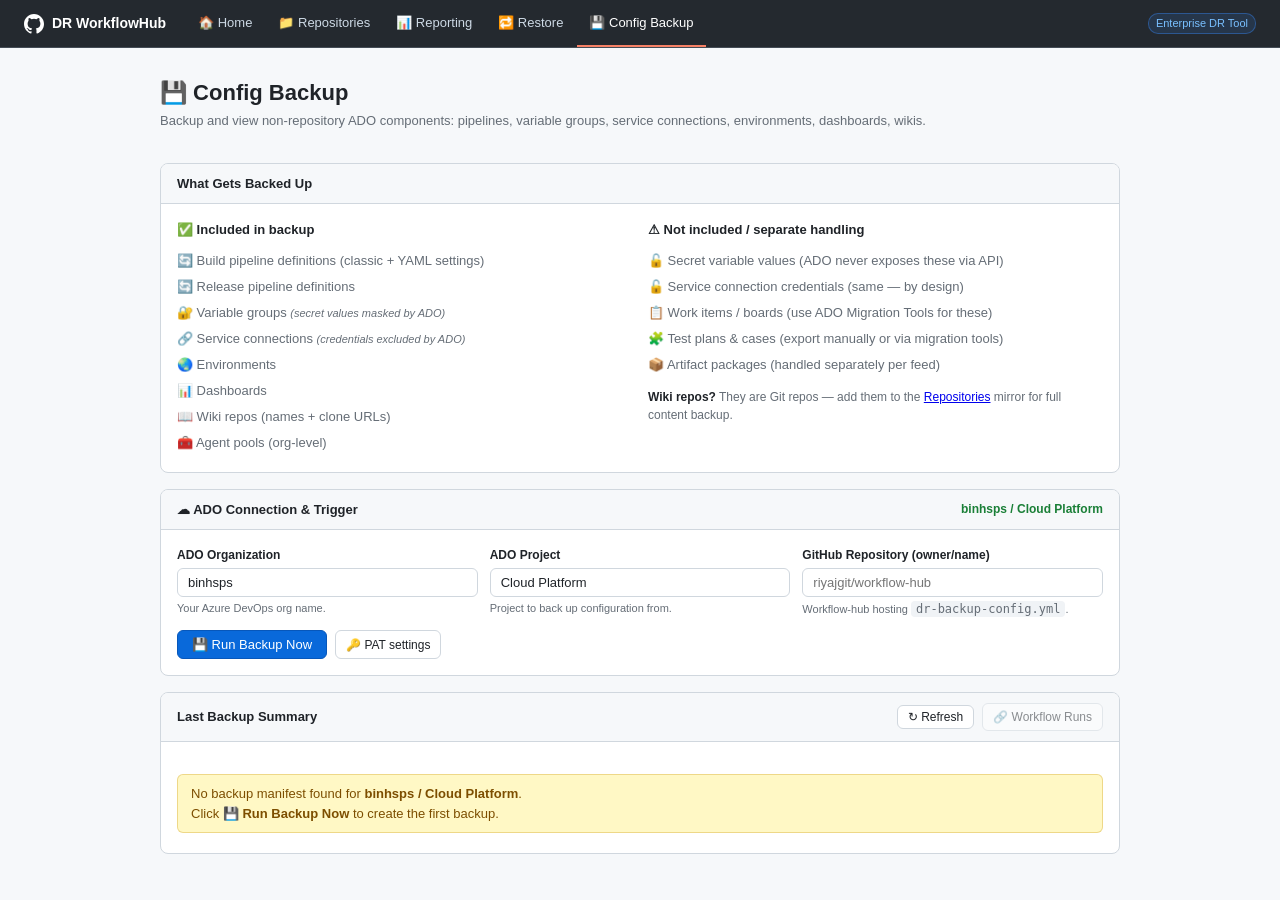
==== docs/config-backup.html @ 1e34b30c "feat: add Config Backup page and update navigation links across documentation - Introduced config-ba" ====
<!DOCTYPE html>
<html lang="en">
<head>
  <meta charset="UTF-8">
  <meta name="viewport" content="width=device-width, initial-scale=1.0">
  <title>DR WorkflowHub — Config Backup</title>
  <link rel="stylesheet" href="shared.css">
  <script src="shared.js" defer></script>
</head>
<body>

<nav>
  <a class="nav-brand" href="index.html">
    <svg width="20" height="20" viewBox="0 0 20 20" fill="white">
      <path d="M10 0C4.477 0 0 4.477 0 10c0 4.418 2.865 8.166 6.839 9.489.5.092.682-.217.682-.482 0-.237-.008-.866-.013-1.7-2.782.604-3.369-1.34-3.369-1.34-.454-1.156-1.11-1.463-1.11-1.463-.908-.62.069-.608.069-.608 1.003.07 1.531 1.03 1.531 1.03.892 1.529 2.341 1.087 2.91.832.092-.647.35-1.088.636-1.338-2.22-.253-4.555-1.11-4.555-4.943 0-1.091.39-1.984 1.029-2.683-.103-.253-.446-1.27.098-2.647 0 0 .84-.269 2.75 1.025A9.578 9.578 0 0110 4.836a9.59 9.59 0 012.504.337c1.909-1.294 2.747-1.025 2.747-1.025.546 1.377.203 2.394.1 2.647.64.699 1.028 1.592 1.028 2.683 0 3.842-2.339 4.687-4.566 4.935.359.309.678.919.678 1.852 0 1.336-.012 2.415-.012 2.741 0 .267.18.578.688.48C17.137 18.163 20 14.418 20 10 20 4.477 15.523 0 10 0z"/>
    </svg>
    DR WorkflowHub
  </a>
  <div class="nav-links">
    <a class="nav-link" href="index.html">&#127968; Home</a>
    <a class="nav-link" href="repos.html">&#128193; Repositories</a>
    <a class="nav-link" href="reporting.html">&#128202; Reporting</a>
    <a class="nav-link" href="restore.html">&#128257; Restore</a>
    <a class="nav-link active" href="config-backup.html">&#128190; Config Backup</a>
  </div>
  <span class="nav-badge">Enterprise DR Tool</span>
</nav>

<main>
  <div>
    <div class="page-title">&#128190; Config Backup</div>
    <div class="page-subtitle">Backup and view non-repository ADO components: pipelines, variable groups, service connections, environments, dashboards, wikis.</div>
  </div>

  <div id="globalMsg"></div>

  <!-- What gets backed up -->
  <div class="card">
    <div class="card-header">What Gets Backed Up</div>
    <div class="card-body">
      <div style="display:grid;grid-template-columns:1fr 1fr;gap:16px;font-size:13px">
        <div>
          <div style="font-weight:600;margin-bottom:8px">&#9989; Included in backup</div>
          <ul style="list-style:none;padding:0;line-height:2;color:var(--muted)">
            <li>&#128260; Build pipeline definitions (classic + YAML settings)</li>
            <li>&#128260; Release pipeline definitions</li>
            <li>&#128272; Variable groups <em style="font-size:11px">(secret values masked by ADO)</em></li>
            <li>&#128279; Service connections <em style="font-size:11px">(credentials excluded by ADO)</em></li>
            <li>&#127759; Environments</li>
            <li>&#128202; Dashboards</li>
            <li>&#128214; Wiki repos (names + clone URLs)</li>
            <li>&#129520; Agent pools (org-level)</li>
          </ul>
        </div>
        <div>
          <div style="font-weight:600;margin-bottom:8px">&#9888; Not included / separate handling</div>
          <ul style="list-style:none;padding:0;line-height:2;color:var(--muted)">
            <li>&#128275; Secret variable values (ADO never exposes these via API)</li>
            <li>&#128275; Service connection credentials (same — by design)</li>
            <li>&#128203; Work items / boards (use ADO Migration Tools for these)</li>
            <li>&#129513; Test plans &amp; cases (export manually or via migration tools)</li>
            <li>&#128230; Artifact packages (handled separately per feed)</li>
          </ul>
          <div style="margin-top:10px;font-size:12px;color:var(--muted)">
            <strong style="color:var(--text)">Wiki repos?</strong> They are Git repos &mdash; add them to the
            <a href="repos.html">Repositories</a> mirror for full content backup.
          </div>
        </div>
      </div>
    </div>
  </div>

  <!-- ADO Connection + Trigger -->
  <div class="card">
    <div class="card-header">
      <span>&#9729; ADO Connection &amp; Trigger</span>
      <span id="connStatus" style="font-size:12px;color:var(--muted)"></span>
    </div>
    <div class="card-body">
      <div class="grid3">
        <div class="field" style="margin-bottom:0">
          <label class="lbl" for="adoOrg">ADO Organization</label>
          <input type="text" id="adoOrg" placeholder="e.g. binhsps" oninput="saveAdoConfig();scheduleReload()">
          <p class="help">Your Azure DevOps org name.</p>
        </div>
        <div class="field" style="margin-bottom:0">
          <label class="lbl" for="adoProject">ADO Project</label>
          <input type="text" id="adoProject" placeholder="e.g. Test1" oninput="saveAdoConfig();scheduleReload()">
          <p class="help">Project to back up configuration from.</p>
        </div>
        <div class="field" style="margin-bottom:0">
          <label class="lbl" for="ghRepo">GitHub Repository (owner/name)</label>
          <input type="text" id="ghRepo" placeholder="riyajgit/workflow-hub" oninput="saveConfig()">
          <p class="help">Workflow-hub hosting <code>dr-backup-config.yml</code>.</p>
        </div>
      </div>
      <div class="pat-drawer hidden" id="patDrawer">
        <div class="pat-row" style="margin-top:14px">
          <div class="field">
            <label class="lbl" for="pat">&#128273; GitHub PAT &mdash; <span style="font-weight:400;color:var(--muted)">needs <code>repo</code> + <code>workflow</code> scopes</span></label>
            <input type="password" id="pat" placeholder="ghp_xxxxxxxxxxxxxxxxxxxx" autocomplete="off" oninput="onPatInput()">
          </div>
          <button class="btn btn-outline btn-sm" style="margin-top:16px" onclick="clearPat()">Sign out</button>
        </div>
        <p class="pat-status none" id="patStatus" style="font-size:12px;margin-top:4px"></p>
      </div>
      <div class="actions">
        <button class="btn btn-primary" id="btnRunBackup" onclick="triggerBackup()">&#128190; Run Backup Now</button>
        <button class="btn btn-outline btn-sm" onclick="togglePat()">&#128273; PAT settings</button>
      </div>
    </div>
  </div>

  <!-- Last Backup Summary -->
  <div class="card">
    <div class="card-header">
      <span>Last Backup Summary</span>
      <div style="display:flex;gap:8px;align-items:center">
        <span id="lastBackupTime" style="font-size:12px;color:var(--muted)"></span>
        <button class="btn btn-outline btn-sm" onclick="loadManifest()">&#8635; Refresh</button>
        <a id="ghRunsLink" href="#" target="_blank" rel="noopener" class="btn btn-outline btn-sm">&#128279; Workflow Runs</a>
      </div>
    </div>
    <div class="card-body">
      <div id="statsRow" class="stat-grid" style="margin-bottom:16px"></div>
      <div id="componentTable"></div>
    </div>
  </div>

  <!-- Wiki Repos -->
  <div class="card" id="wikiCard" style="display:none">
    <div class="card-header">
      <span>&#128214; Wiki Repos Discovered</span>
      <span style="font-size:12px;color:var(--muted)">Wiki repos are Git repos &mdash; mirror them for full backup</span>
    </div>
    <div class="card-body" style="padding:0">
      <div id="wikiTable"></div>
    </div>
  </div>

  <!-- Raw file links -->
  <div class="card" id="rawFilesCard" style="display:none">
    <div class="card-header">&#128196; Raw Backup Files (GitHub)</div>
    <div class="card-body">
      <p class="section-intro">Full JSON exports are stored in the GitHub repository (not web-exposed). View or download them directly on GitHub.</p>
      <div id="rawFileLinks" class="tags"></div>
    </div>
  </div>

</main>

<script>
'use strict';
const $ = id => document.getElementById(id);
const ghRepo = () => $('ghRepo').value.trim();
const pat    = () => $('pat').value.trim();
let _reloadTimer = null;
let _manifest = null;

function showMsg(html, type = 'info') { $('globalMsg').innerHTML = `<div class="msg ${type}">${html}</div>`; }
function clearMsg() { $('globalMsg').innerHTML = ''; }
function apiHeaders() {
  return { 'Authorization': `Bearer ${pat()}`, 'Accept': 'application/vnd.github+json', 'X-GitHub-Api-Version': '2022-11-28' };
}

window.addEventListener('DOMContentLoaded', async () => {
  $('ghRepo').value   = localStorage.getItem('dr_gh_repo') || '';
  $('adoOrg').value   = localStorage.getItem('dr_ado_org') || '';
  $('adoProject').value = localStorage.getItem('dr_ado_project') || '';
  const saved = localStorage.getItem('dr_gh_pat');
  if (saved) $('pat').value = saved;
  updatePatStatus();
  updateRunsLink();
  await loadAdoDefaults();
  await loadManifest();
});

async function loadAdoDefaults() {
  if ($('adoOrg').value && $('adoProject').value) return;
  try {
    const res = await fetch('./ado-repos-cached.json');
    if (!res.ok) return;
    const d = await res.json();
    if (!$('adoOrg').value     && d.ado_org)     { $('adoOrg').value     = d.ado_org;     localStorage.setItem('dr_ado_org', d.ado_org); }
    if (!$('adoProject').value && d.ado_project) { $('adoProject').value = d.ado_project; localStorage.setItem('dr_ado_project', d.ado_project); }
    $('connStatus').textContent = `${d.ado_org} / ${d.ado_project}`;
    $('connStatus').style.color = 'var(--success)';
  } catch (_) {}
}

function saveConfig()    { localStorage.setItem('dr_gh_repo', $('ghRepo').value.trim()); updateRunsLink(); }
function saveAdoConfig() {
  localStorage.setItem('dr_ado_org',     $('adoOrg').value.trim());
  localStorage.setItem('dr_ado_project', $('adoProject').value.trim());
}
function scheduleReload() {
  clearTimeout(_reloadTimer);
  _reloadTimer = setTimeout(loadManifest, 600);
}

function updateRunsLink() {
  const gh = ghRepo();
  const link = $('ghRunsLink');
  link.href = gh ? `https://github.com/${gh}/actions/workflows/dr-backup-config.yml` : '#';
  link.style.opacity = gh ? '1' : '.5';
}

async function loadManifest() {
  const org     = $('adoOrg').value.trim();
  const project = $('adoProject').value.trim();
  if (!org || !project) {
    $('componentTable').innerHTML = '<p class="empty">Enter ADO Org and Project above to load backup status.</p>';
    return;
  }
  $('componentTable').innerHTML = '<p class="empty"><span class="spinner"></span>&nbsp;Loading backup manifest&hellip;</p>';
  try {
    const url = `./dr-config-backup/${encodeURIComponent(org)}/${encodeURIComponent(project)}/backup-manifest.json`;
    const res = await fetch(url);
    if (!res.ok) throw new Error(res.status);
    _manifest = await res.json();
    renderManifest(_manifest);
    await loadWikiRepos(org, project);
    renderRawFileLinks(_manifest);
  } catch (_) {
    $('statsRow').innerHTML = '';
    $('componentTable').innerHTML = '<div class="msg warning">No backup manifest found for <strong>' + org + ' / ' + project + '</strong>.<br>Click <strong>&#128190; Run Backup Now</strong> to create the first backup.</div>';
    $('wikiCard').style.display = 'none';
    $('rawFilesCard').style.display = 'none';
  }
}

function renderManifest(m) {
  const c = m.components;
  const total = Object.values(c).reduce((s, v) => s + v, 0);
  const ts = m.backed_up_at ? new Date(m.backed_up_at).toLocaleString() : '—';
  $('lastBackupTime').textContent = m.backed_up_at ? `Last backup: ${ts}` : '';

  $('statsRow').innerHTML = [
    { num: total,                  label: 'Total Items' },
    { num: c.build_pipelines,     label: 'Build Pipelines' },
    { num: c.release_pipelines,   label: 'Release Pipelines' },
    { num: c.variable_groups,     label: 'Variable Groups' },
    { num: c.service_connections, label: 'Service Connections' },
    { num: c.wiki_repos,          label: 'Wiki Repos' },
    { num: c.agent_pools,         label: 'Agent Pools' },
  ].map(s => `<div class="stat-card"><div class="stat-num">${s.num}</div><div class="stat-label">${s.label}</div></div>`).join('');

  const rows = [
    { label: 'Build Pipelines',     key: 'build_pipelines',     file: 'build-pipelines.json',     note: '' },
    { label: 'Release Pipelines',   key: 'release_pipelines',   file: 'release-pipelines.json',   note: '' },
    { label: 'Variable Groups',     key: 'variable_groups',     file: 'variable-groups.json',     note: '&#9888; Secret values masked' },
    { label: 'Service Connections', key: 'service_connections', file: 'service-connections.json', note: '&#9888; Credentials excluded' },
    { label: 'Environments',        key: 'environments',        file: 'environments.json',        note: '' },
    { label: 'Dashboards',          key: 'dashboards',          file: 'dashboards.json',          note: '' },
    { label: 'Wiki Repos',          key: 'wiki_repos',          file: 'wiki-repos.json',          note: 'Add to repo mirror for content backup' },
    { label: 'Agent Pools (org)',   key: 'agent_pools',         file: 'agent-pools.json',         note: '' },
  ].map(r => {
    const count = c[r.key] || 0;
    const badge = count > 0
      ? `<span class="badge-pill badge-success">${count} backed up</span>`
      : `<span class="badge-pill badge-muted">0</span>`;
    const ghLink = m.github_repo
      ? `<a href="https://github.com/${m.github_repo}/blob/main/dr-config-backup/${encodeURIComponent(m.ado_org)}/${encodeURIComponent(m.ado_project)}/${r.file}" target="_blank" rel="noopener" style="font-size:12px;color:var(--primary)">&#128196; View JSON</a>`
      : '—';
    return `<tr><td>${r.label}</td><td>${badge}</td><td style="font-size:12px;color:var(--muted)">${r.note}</td><td>${ghLink}</td></tr>`;
  }).join('');

  $('componentTable').innerHTML = `
    <p style="font-size:12px;color:var(--muted);margin-bottom:8px">
      Backed up by <strong>${m.backed_up_by || '—'}</strong> on ${ts}
      ${m.run_url ? `&mdash; <a href="${m.run_url}" target="_blank" rel="noopener">View run</a>` : ''}
    </p>
    <table class="tbl">
      <thead><tr><th>Component</th><th>Status</th><th>Notes</th><th>Raw File</th></tr></thead>
      <tbody>${rows}</tbody>
    </table>`;
}

async function loadWikiRepos(org, project) {
  try {
    const url = `./dr-config-backup/${encodeURIComponent(org)}/${encodeURIComponent(project)}/wiki-repos.json`;
    const res = await fetch(url);
    if (!res.ok) { $('wikiCard').style.display = 'none'; return; }
    const data = await res.json();
    const wikis = data.value || [];
    if (!wikis.length) { $('wikiCard').style.display = 'none'; return; }
    $('wikiCard').style.display = '';
    const rows = wikis.map(w => {
      const cloneUrl = w.remoteUrl || `https://dev.azure.com/${org}/${project}/_git/${w.name}`;
      return `<tr>
        <td><strong>${w.name}</strong></td>
        <td><span class="badge-pill badge-primary">${w.type || 'wiki'}</span></td>
        <td><code style="font-size:11px">${cloneUrl}</code></td>
        <td>
          <a href="repos.html" class="btn btn-outline btn-sm" style="font-size:11px">+ Add to Mirror</a>
        </td>
      </tr>`;
    }).join('');
    $('wikiTable').innerHTML = `
      <table class="tbl">
        <thead><tr><th>Wiki Name</th><th>Type</th><th>Clone URL</th><th>Action</th></tr></thead>
        <tbody>${rows}</tbody>
      </table>`;
  } catch (_) { $('wikiCard').style.display = 'none'; }
}

function renderRawFileLinks(m) {
  if (!m.github_repo) { $('rawFilesCard').style.display = 'none'; return; }
  $('rawFilesCard').style.display = '';
  const files = ['build-pipelines','release-pipelines','variable-groups','service-connections','environments','dashboards','wiki-repos','agent-pools'];
  const base = `https://github.com/${m.github_repo}/blob/main/dr-config-backup/${encodeURIComponent(m.ado_org)}/${encodeURIComponent(m.ado_project)}`;
  $('rawFileLinks').innerHTML = files.map(f =>
    `<a href="${base}/${f}.json" target="_blank" rel="noopener" class="tag" style="text-decoration:none">&#128196; ${f}.json</a>`
  ).join('');
}

function togglePat() { $('patDrawer').classList.toggle('hidden'); }
function onPatInput() {
  const val = $('pat').value.trim();
  if (val) { localStorage.setItem('dr_gh_pat', val); updatePatStatus(); }
}
function clearPat() {
  localStorage.removeItem('dr_gh_pat'); $('pat').value = ''; updatePatStatus();
  showMsg('PAT removed.', 'info');
}
function updatePatStatus() {
  const el = $('patStatus');
  if (pat()) { el.textContent = '✓ PAT saved.'; el.className = 'pat-status ok'; }
  else { el.textContent = 'No PAT saved.'; el.className = 'pat-status none'; }
}

async function triggerBackup() {
  const org     = $('adoOrg').value.trim();
  const project = $('adoProject').value.trim();
  if (!org)     { showMsg('Enter an ADO Organization.', 'error'); return; }
  if (!project) { showMsg('Enter an ADO Project.', 'error'); return; }
  if (!ghRepo()) { showMsg('Set the GitHub Repository.', 'error'); return; }
  if (!pat()) {
    $('patDrawer').classList.remove('hidden');
    $('pat').focus();
    showMsg('Enter your GitHub PAT to trigger the backup workflow.', 'info');
    return;
  }
  showMsg('<span class="spinner"></span>&nbsp;Triggering config backup workflow&hellip;');
  try {
    const res = await fetch(`https://api.github.com/repos/${ghRepo()}/actions/workflows/dr-backup-config.yml/dispatches`,
      { method: 'POST', headers: { ...apiHeaders(), 'Content-Type': 'application/json' },
        body: JSON.stringify({ ref: 'main', inputs: { ado_org: org, ado_project: project } }) });
    if (res.status === 204) {
      showMsg(`Backup triggered &#10003; for <strong>${org} / ${project}</strong><br>
        Wait ~2 minutes, then click <strong>&#8635; Refresh</strong> to see the updated summary.<br>
        <a href="${ghRepo() ? `https://github.com/${ghRepo()}/actions/workflows/dr-backup-config.yml` : '#'}" target="_blank" rel="noopener">
          &#128279; Monitor the workflow run
        </a>`, 'success');
    } else throw new Error(`HTTP ${res.status}: ${await res.text()}`);
  } catch (e) { showMsg(`Backup trigger failed: ${e.message}`, 'error'); }
}
</script>
</body>
</html>
---- docs/shared.css ----
/* DR WorkflowHub — Shared Styles */
:root {
  --primary: #0969da;
  --primary-dark: #0757ba;
  --success: #1a7f37;
  --success-dark: #156930;
  --danger: #cf222e;
  --warning-bg: #fff8c5;
  --warning-border: #d4a72c66;
  --warning-text: #7d4e00;
  --bg: #f6f8fa;
  --border: #d0d7de;
  --text: #1f2328;
  --muted: #656d76;
  --card: #ffffff;
  --nav-bg: #24292f;
  --nav-text: #ffffff;
}

*, *::before, *::after { box-sizing: border-box; margin: 0; padding: 0; }

body {
  font-family: -apple-system, BlinkMacSystemFont, 'Segoe UI', sans-serif;
  background: var(--bg);
  color: var(--text);
  font-size: 14px;
  line-height: 1.5;
}

/* ── Navigation ── */
nav {
  background: var(--nav-bg);
  color: var(--nav-text);
  padding: 0 24px;
  display: flex;
  align-items: center;
  gap: 0;
  height: 48px;
  position: sticky;
  top: 0;
  z-index: 100;
  border-bottom: 1px solid #444c56;
}

.nav-brand {
  display: flex;
  align-items: center;
  gap: 8px;
  text-decoration: none;
  color: #fff;
  font-weight: 600;
  font-size: 14px;
  margin-right: 20px;
  white-space: nowrap;
}

.nav-brand svg { flex-shrink: 0; }

.nav-links {
  display: flex;
  align-items: center;
  height: 100%;
  gap: 2px;
  flex: 1;
}

.nav-link {
  color: #cdd9e5;
  text-decoration: none;
  padding: 0 12px;
  height: 100%;
  display: flex;
  align-items: center;
  font-size: 13px;
  border-bottom: 2px solid transparent;
  transition: color .12s, border-color .12s;
  white-space: nowrap;
}

.nav-link:hover { color: #fff; }
.nav-link.active { color: #fff; border-bottom-color: #f78166; }

.nav-badge {
  background: #388bfd22;
  border: 1px solid #388bfd66;
  color: #79c0ff;
  padding: 1px 7px;
  border-radius: 10px;
  font-size: 11px;
  margin-left: 8px;
}

/* ── Page Shell ── */
main {
  max-width: 1000px;
  margin: 28px auto;
  padding: 0 20px;
  display: grid;
  gap: 16px;
}

.page-title {
  font-size: 22px;
  font-weight: 600;
  margin-bottom: 2px;
}

.page-subtitle {
  color: var(--muted);
  font-size: 13px;
}

/* ── Cards ── */
.card {
  background: var(--card);
  border: 1px solid var(--border);
  border-radius: 8px;
  overflow: hidden;
}

.card-header {
  padding: 10px 16px;
  border-bottom: 1px solid var(--border);
  font-weight: 600;
  font-size: 13px;
  display: flex;
  justify-content: space-between;
  align-items: center;
  background: #f6f8fa;
}

.card-body { padding: 16px; }

/* ── Forms ── */
.field { margin-bottom: 12px; }
.field:last-child { margin-bottom: 0; }

label.lbl {
  display: block;
  font-weight: 600;
  font-size: 12px;
  margin-bottom: 4px;
}

input[type=password],
input[type=text],
select {
  width: 100%;
  padding: 6px 10px;
  border: 1px solid var(--border);
  border-radius: 6px;
  font-size: 13px;
  background: #fff;
  color: var(--text);
  outline: none;
  transition: border-color .12s, box-shadow .12s;
}

input[type=text]:focus,
input[type=password]:focus,
select:focus {
  border-color: var(--primary);
  box-shadow: 0 0 0 3px #0969da1a;
}

.help { color: var(--muted); font-size: 11px; margin-top: 3px; }
.grid2 { display: grid; grid-template-columns: 1fr 1fr; gap: 12px; }
.grid3 { display: grid; grid-template-columns: 1fr 1fr 1fr; gap: 12px; }

/* ── Buttons ── */
.btn {
  padding: 6px 14px;
  border-radius: 6px;
  border: 1px solid transparent;
  cursor: pointer;
  font-size: 13px;
  font-weight: 500;
  display: inline-flex;
  align-items: center;
  gap: 6px;
  text-decoration: none;
  transition: opacity .1s, filter .1s;
}

.btn:hover:not(:disabled) { filter: brightness(.93); }
.btn:disabled { opacity: .5; cursor: not-allowed; }
.btn-primary { background: var(--primary); color: #fff; border-color: var(--primary-dark); }
.btn-success { background: var(--success); color: #fff; border-color: var(--success-dark); }
.btn-danger  { background: var(--danger); color: #fff; border-color: #a2131a; }
.btn-outline { background: #fff; color: var(--text); border-color: var(--border); }
.btn-ghost   { background: transparent; color: var(--muted); border-color: transparent; }
.btn-sm { padding: 4px 10px; font-size: 12px; }
.btn-lg { padding: 9px 18px; font-size: 14px; }

.actions { display: flex; gap: 8px; flex-wrap: wrap; margin-top: 12px; }

/* ── Alerts / Messages ── */
.msg { padding: 9px 13px; border-radius: 6px; font-size: 13px; margin-bottom: 4px; }
.msg.info    { background: #ddf4ff; border: 1px solid #54aeff66; color: #0550ae; }
.msg.success { background: #dafbe1; border: 1px solid #4ac26b66; color: #116329; }
.msg.error   { background: #ffebe9; border: 1px solid #ff818266; color: #82071e; }
.msg.warning { background: var(--warning-bg); border: 1px solid var(--warning-border); color: var(--warning-text); }

/* ── Badges / Tags ── */
.tags { display: flex; flex-wrap: wrap; gap: 6px; margin-top: 8px; }
.tag {
  background: #0969da14;
  border: 1px solid #0969da33;
  color: var(--primary);
  padding: 2px 10px;
  border-radius: 12px;
  font-size: 12px;
}
.tag.success { background: #1a7f3714; border-color: #1a7f3733; color: var(--success); }
.tag.muted   { background: #f0f3f6; border-color: var(--border); color: var(--muted); }

.badge-pill {
  display: inline-block;
  padding: 2px 8px;
  border-radius: 10px;
  font-size: 11px;
  font-weight: 600;
}
.badge-success { background: #dafbe1; color: #116329; border: 1px solid #4ac26b44; }
.badge-warning { background: var(--warning-bg); color: var(--warning-text); border: 1px solid var(--warning-border); }
.badge-muted   { background: #f0f3f6; color: var(--muted); border: 1px solid var(--border); }
.badge-primary { background: #ddf4ff; color: #0550ae; border: 1px solid #54aeff44; }

/* ── Repo Tiles ── */
.repo-grid {
  display: grid;
  grid-template-columns: repeat(auto-fill, minmax(190px, 1fr));
  gap: 8px;
}

.repo-tile {
  display: flex;
  align-items: center;
  gap: 8px;
  padding: 8px 10px;
  border: 1px solid var(--border);
  border-radius: 6px;
  cursor: pointer;
  transition: border-color .12s, background .12s;
  user-select: none;
}
.repo-tile:hover { background: #f0f3f6; }
.repo-tile.on { border-color: var(--primary); background: #ddf4ff; }
.repo-tile input[type=checkbox] { cursor: pointer; accent-color: var(--primary); }
.repo-tile .rname {
  font-size: 13px;
  font-weight: 500;
  overflow: hidden;
  text-overflow: ellipsis;
  white-space: nowrap;
}

/* ── Table ── */
.tbl { width: 100%; border-collapse: collapse; font-size: 13px; }
.tbl th {
  text-align: left;
  padding: 8px 12px;
  border-bottom: 1px solid var(--border);
  font-size: 12px;
  font-weight: 600;
  color: var(--muted);
  background: #f6f8fa;
}
.tbl td {
  padding: 9px 12px;
  border-bottom: 1px solid #eaeef2;
  vertical-align: middle;
}
.tbl tr:last-child td { border-bottom: none; }
.tbl tr:hover td { background: #f6f8fa; }

/* ── Misc ── */
.empty { color: var(--muted); font-style: italic; font-size: 13px; }
.meta  { color: var(--muted); font-size: 11px; margin-top: 6px; }
code   { background: #f0f3f6; padding: 1px 5px; border-radius: 4px; font-size: 12px; font-family: ui-monospace, monospace; }

.spinner {
  display: inline-block;
  width: 13px; height: 13px;
  border: 2px solid #ccc;
  border-top-color: var(--primary);
  border-radius: 50%;
  animation: spin .7s linear infinite;
}
@keyframes spin { to { transform: rotate(360deg); } }

.divider { border: none; border-top: 1px solid var(--border); margin: 16px 0; }

.section-intro {
  font-size: 13px;
  color: var(--muted);
  margin-bottom: 12px;
  line-height: 1.6;
}

/* ── PAT Drawer ── */
.pat-drawer { border-top: 1px solid var(--border); margin-top: 14px; padding-top: 14px; }
.pat-drawer.hidden { display: none; }
.pat-row { display: flex; gap: 8px; align-items: flex-end; }
.pat-row .field { flex: 1; margin-bottom: 0; }
.pat-status { font-size: 12px; margin-top: 4px; }
.pat-status.ok   { color: var(--success); }
.pat-status.none { color: var(--muted); }

/* ── Stat Cards ── */
.stat-grid {
  display: grid;
  grid-template-columns: repeat(auto-fill, minmax(170px, 1fr));
  gap: 12px;
}
.stat-card {
  background: var(--card);
  border: 1px solid var(--border);
  border-radius: 8px;
  padding: 14px 16px;
  text-align: center;
}
.stat-card .stat-num { font-size: 28px; font-weight: 700; color: var(--primary); line-height: 1.2; }
.stat-card .stat-label { font-size: 12px; color: var(--muted); margin-top: 2px; }

/* ── Nav Cards on landing page ── */
.nav-cards {
  display: grid;
  grid-template-columns: repeat(auto-fill, minmax(220px, 1fr));
  gap: 16px;
}
.nav-card {
  background: var(--card);
  border: 1px solid var(--border);
  border-radius: 8px;
  padding: 20px;
  text-decoration: none;
  color: var(--text);
  transition: border-color .15s, box-shadow .15s;
  display: flex;
  flex-direction: column;
  gap: 8px;
}
.nav-card:hover {
  border-color: var(--primary);
  box-shadow: 0 2px 8px #0969da1a;
}
.nav-card .nc-icon { font-size: 24px; }
.nav-card .nc-title { font-weight: 600; font-size: 15px; }
.nav-card .nc-desc { font-size: 12px; color: var(--muted); line-height: 1.5; }
.nav-card .nc-arrow { margin-top: auto; font-size: 12px; color: var(--primary); font-weight: 500; }
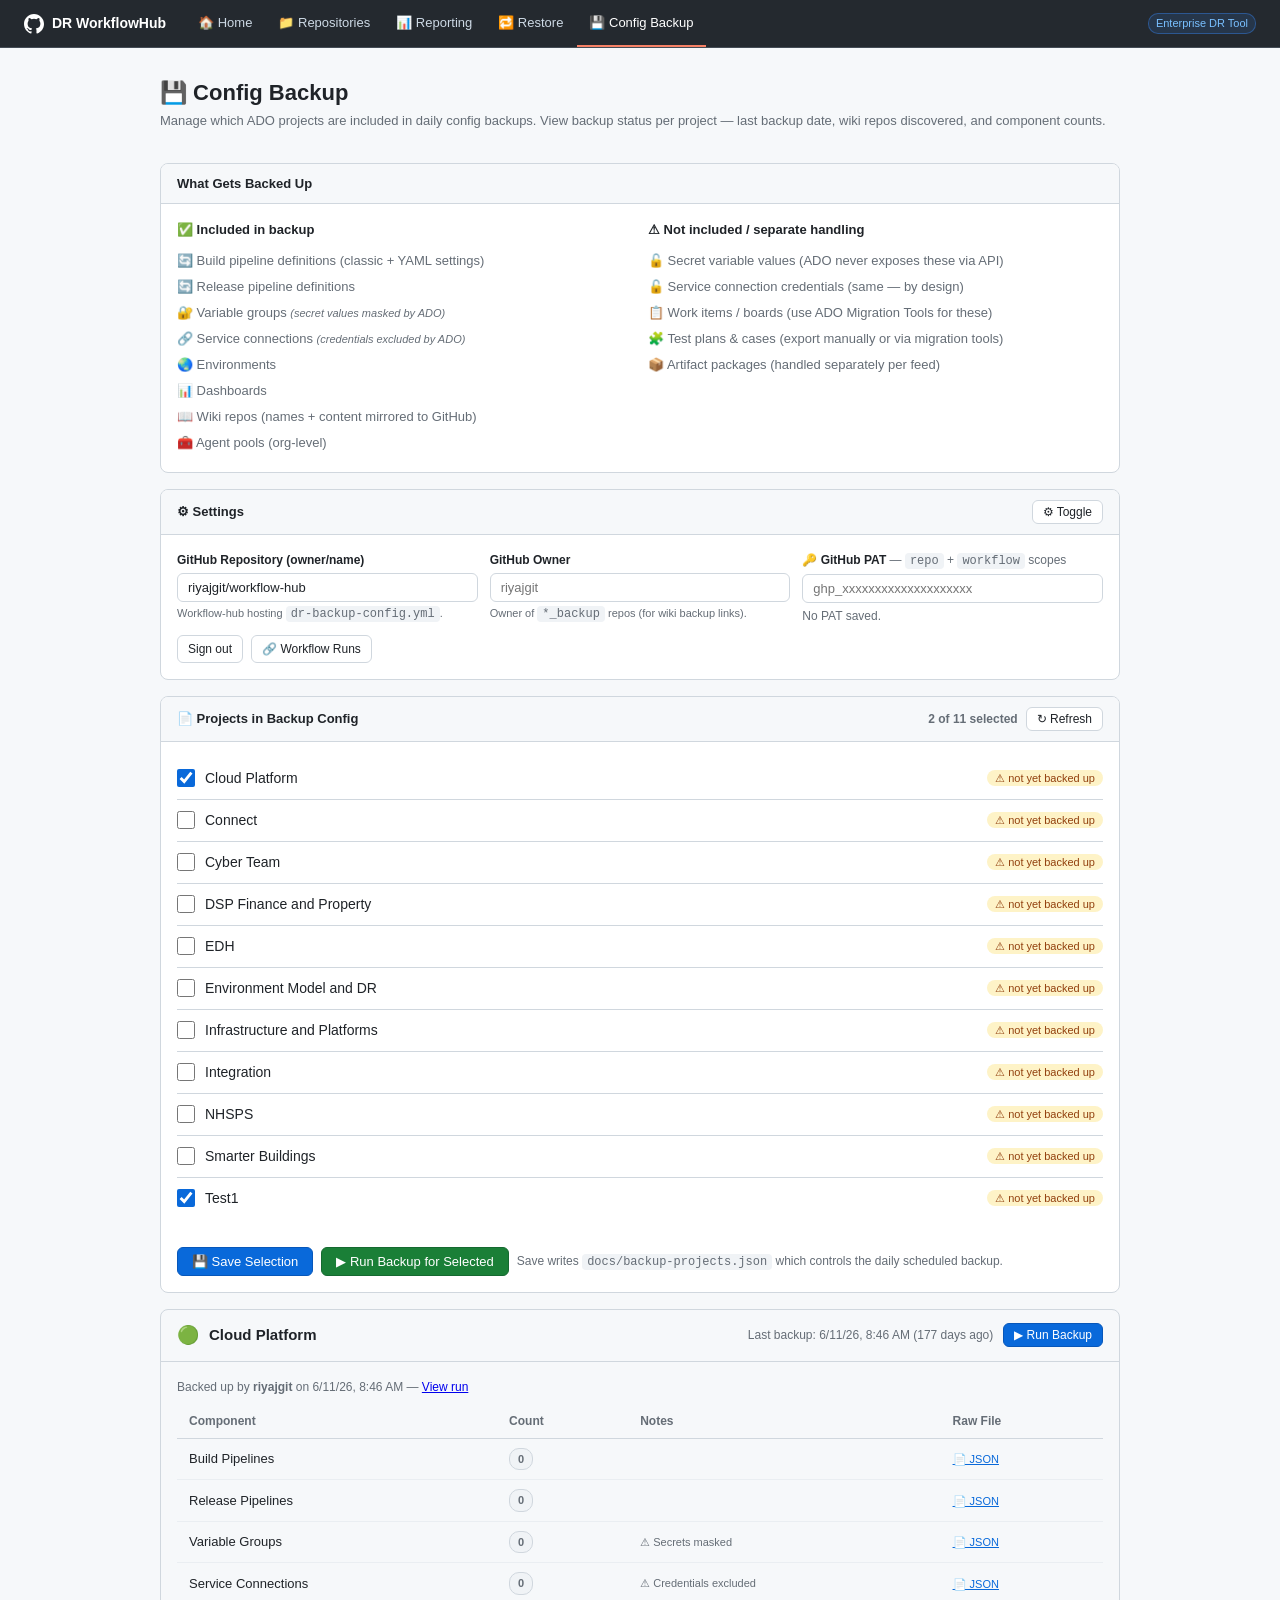
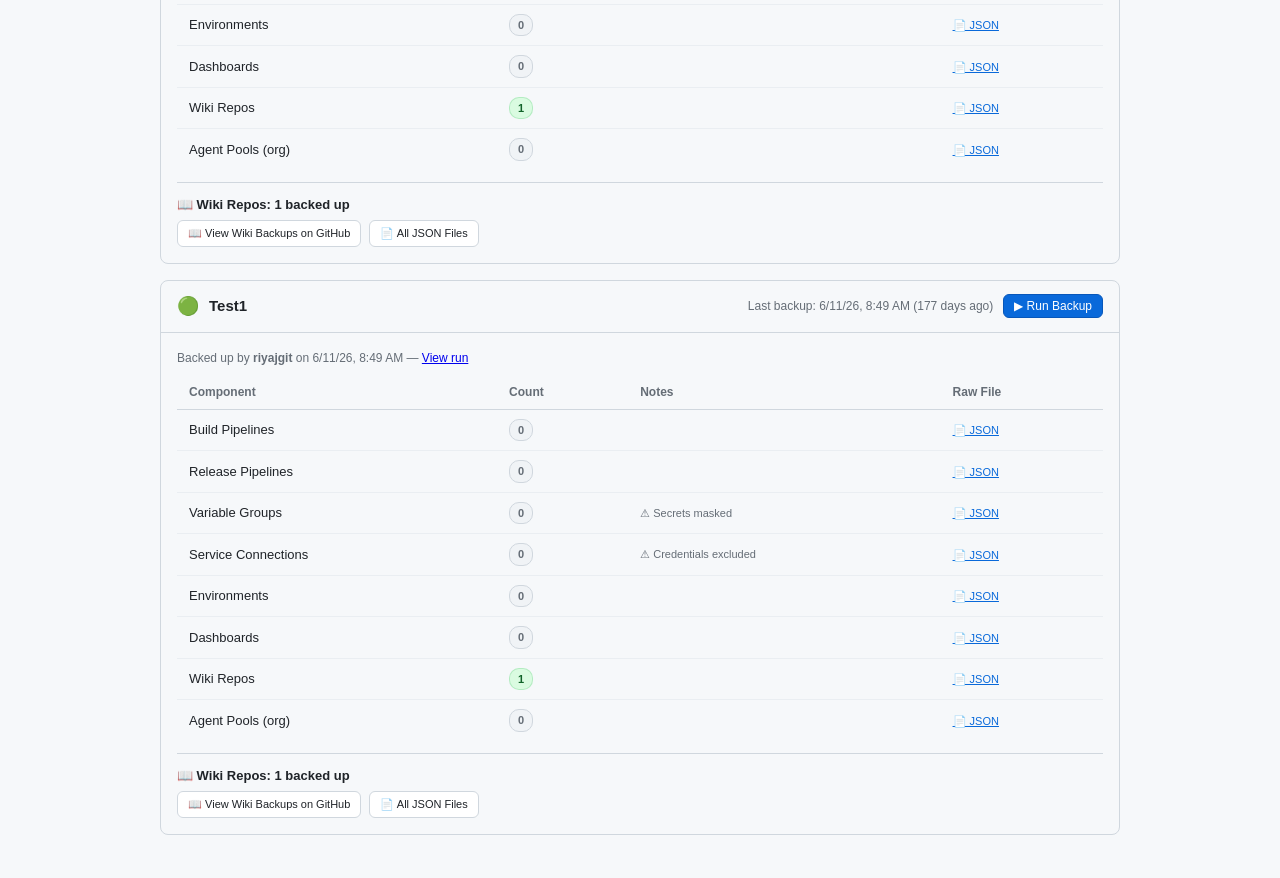
==== commit fdc77ecf: "feat: multi-project config backup + redesigned config-backup.html portal - dr-backup-config.yml: rep" ====
--- a/docs/config-backup.html
+++ b/docs/config-backup.html
@@ -6,6 +6,20 @@
   <title>DR WorkflowHub — Config Backup</title>
   <link rel="stylesheet" href="shared.css">
   <script src="shared.js" defer></script>
+  <style>
+    .project-backup-card { border:1px solid var(--border); border-radius:8px; margin-bottom:16px; overflow:hidden; }
+    .project-backup-header { display:flex; align-items:center; gap:10px; padding:12px 16px; background:var(--surface); border-bottom:1px solid var(--border); }
+    .project-backup-name { font-weight:600; font-size:15px; flex:1; }
+    .project-backup-time { font-size:12px; color:var(--muted); }
+    .project-select-row { display:flex; align-items:center; gap:10px; padding:10px 0; border-bottom:1px solid var(--border); }
+    .project-select-row:last-child { border-bottom:none; }
+    .project-select-check { width:18px; height:18px; cursor:pointer; accent-color:var(--primary); }
+    .project-select-name { flex:1; font-size:14px; font-weight:500; }
+    .project-select-status { font-size:12px; }
+    .badge-backed { background:#d1fae5; color:#065f46; padding:2px 8px; border-radius:10px; font-size:11px; font-weight:600; }
+    .badge-not-backed { background:#fef3c7; color:#92400e; padding:2px 8px; border-radius:10px; font-size:11px; }
+    .actions-bar { display:flex; gap:8px; flex-wrap:wrap; align-items:center; margin-top:12px; }
+  </style>
 </head>
 <body>
 
@@ -29,7 +43,7 @@
 <main>
   <div>
     <div class="page-title">&#128190; Config Backup</div>
-    <div class="page-subtitle">Backup and view non-repository ADO components: pipelines, variable groups, service connections, environments, dashboards, wikis.</div>
+    <div class="page-subtitle">Manage which ADO projects are included in daily config backups. View backup status per project &mdash; last backup date, wiki repos discovered, and component counts.</div>
   </div>
 
   <div id="globalMsg"></div>
@@ -48,7 +62,7 @@
             <li>&#128279; Service connections <em style="font-size:11px">(credentials excluded by ADO)</em></li>
             <li>&#127759; Environments</li>
             <li>&#128202; Dashboards</li>
-            <li>&#128214; Wiki repos (names + clone URLs)</li>
+            <li>&#128214; Wiki repos (names + content mirrored to GitHub)</li>
             <li>&#129520; Agent pools (org-level)</li>
           </ul>
         </div>
@@ -56,265 +70,357 @@
           <div style="font-weight:600;margin-bottom:8px">&#9888; Not included / separate handling</div>
           <ul style="list-style:none;padding:0;line-height:2;color:var(--muted)">
             <li>&#128275; Secret variable values (ADO never exposes these via API)</li>
-            <li>&#128275; Service connection credentials (same — by design)</li>
+            <li>&#128275; Service connection credentials (same &mdash; by design)</li>
             <li>&#128203; Work items / boards (use ADO Migration Tools for these)</li>
             <li>&#129513; Test plans &amp; cases (export manually or via migration tools)</li>
             <li>&#128230; Artifact packages (handled separately per feed)</li>
           </ul>
-          <div style="margin-top:10px;font-size:12px;color:var(--muted)">
-            <strong style="color:var(--text)">Wiki repos?</strong> They are Git repos &mdash; add them to the
-            <a href="repos.html">Repositories</a> mirror for full content backup.
+        </div>
+      </div>
+    </div>
+  </div>
+
+  <!-- Settings -->
+  <div class="card">
+    <div class="card-header">
+      <span>&#9881; Settings</span>
+      <button class="btn btn-outline btn-sm" onclick="toggleSettings()">&#9881; Toggle</button>
+    </div>
+    <div id="settingsDrawer" class="hidden">
+      <div class="card-body">
+        <div class="grid3">
+          <div class="field" style="margin-bottom:0">
+            <label class="lbl" for="ghRepo">GitHub Repository (owner/name)</label>
+            <input type="text" id="ghRepo" placeholder="riyajgit/workflow-hub" oninput="saveConfig()">
+            <p class="help">Workflow-hub hosting <code>dr-backup-config.yml</code>.</p>
+          </div>
+          <div class="field" style="margin-bottom:0">
+            <label class="lbl" for="ghOwner">GitHub Owner</label>
+            <input type="text" id="ghOwner" placeholder="riyajgit" oninput="saveConfig()">
+            <p class="help">Owner of <code>*_backup</code> repos (for wiki backup links).</p>
+          </div>
+          <div class="field" style="margin-bottom:0">
+            <label class="lbl" for="pat">&#128273; GitHub PAT <span style="font-weight:400;color:var(--muted)">&#8212; <code>repo</code> + <code>workflow</code> scopes</span></label>
+            <input type="password" id="pat" placeholder="ghp_xxxxxxxxxxxxxxxxxxxx" autocomplete="off" oninput="onPatInput()">
+            <p class="pat-status none" id="patStatus" style="font-size:12px;margin-top:4px"></p>
           </div>
         </div>
+        <div style="margin-top:10px;display:flex;gap:8px">
+          <button class="btn btn-outline btn-sm" onclick="clearPat()">Sign out</button>
+          <a id="ghRunsLink" href="#" target="_blank" rel="noopener" class="btn btn-outline btn-sm">&#128279; Workflow Runs</a>
+        </div>
       </div>
     </div>
   </div>
 
-  <!-- ADO Connection + Trigger -->
+  <!-- Project Selection -->
   <div class="card">
     <div class="card-header">
-      <span>&#9729; ADO Connection &amp; Trigger</span>
-      <span id="connStatus" style="font-size:12px;color:var(--muted)"></span>
-    </div>
-    <div class="card-body">
-      <div class="grid3">
-        <div class="field" style="margin-bottom:0">
-          <label class="lbl" for="adoOrg">ADO Organization</label>
-          <input type="text" id="adoOrg" placeholder="e.g. binhsps" oninput="saveAdoConfig();scheduleReload()">
-          <p class="help">Your Azure DevOps org name.</p>
-        </div>
-        <div class="field" style="margin-bottom:0">
-          <label class="lbl" for="adoProject">ADO Project</label>
-          <input type="text" id="adoProject" placeholder="e.g. Test1" oninput="saveAdoConfig();scheduleReload()">
-          <p class="help">Project to back up configuration from.</p>
-        </div>
-        <div class="field" style="margin-bottom:0">
-          <label class="lbl" for="ghRepo">GitHub Repository (owner/name)</label>
-          <input type="text" id="ghRepo" placeholder="riyajgit/workflow-hub" oninput="saveConfig()">
-          <p class="help">Workflow-hub hosting <code>dr-backup-config.yml</code>.</p>
-        </div>
+      <span>&#128196; Projects in Backup Config</span>
+      <div style="display:flex;gap:8px;align-items:center">
+        <span id="selectionStatus" style="font-size:12px;color:var(--muted)"></span>
+        <button class="btn btn-outline btn-sm" onclick="loadPage()">&#8635; Refresh</button>
       </div>
-      <div class="pat-drawer hidden" id="patDrawer">
-        <div class="pat-row" style="margin-top:14px">
-          <div class="field">
-            <label class="lbl" for="pat">&#128273; GitHub PAT &mdash; <span style="font-weight:400;color:var(--muted)">needs <code>repo</code> + <code>workflow</code> scopes</span></label>
-            <input type="password" id="pat" placeholder="ghp_xxxxxxxxxxxxxxxxxxxx" autocomplete="off" oninput="onPatInput()">
-          </div>
-          <button class="btn btn-outline btn-sm" style="margin-top:16px" onclick="clearPat()">Sign out</button>
-        </div>
-        <p class="pat-status none" id="patStatus" style="font-size:12px;margin-top:4px"></p>
+    </div>
+    <div class="card-body" style="padding:0">
+      <div id="projectSelection" style="padding:16px">
+        <p class="empty"><span class="spinner"></span>&nbsp;Loading projects&hellip;</p>
       </div>
-      <div class="actions">
-        <button class="btn btn-primary" id="btnRunBackup" onclick="triggerBackup()">&#128190; Run Backup Now</button>
-        <button class="btn btn-outline btn-sm" onclick="togglePat()">&#128273; PAT settings</button>
+      <div class="actions-bar" style="padding:0 16px 16px">
+        <button class="btn btn-primary" onclick="saveBackupConfig()">&#128190; Save Selection</button>
+        <button class="btn btn-success" onclick="runAllBackup()">&#9654; Run Backup for Selected</button>
+        <span style="font-size:12px;color:var(--muted)">Save writes <code>docs/backup-projects.json</code> which controls the daily scheduled backup.</span>
       </div>
     </div>
   </div>
 
-  <!-- Last Backup Summary -->
-  <div class="card">
-    <div class="card-header">
-      <span>Last Backup Summary</span>
-      <div style="display:flex;gap:8px;align-items:center">
-        <span id="lastBackupTime" style="font-size:12px;color:var(--muted)"></span>
-        <button class="btn btn-outline btn-sm" onclick="loadManifest()">&#8635; Refresh</button>
-        <a id="ghRunsLink" href="#" target="_blank" rel="noopener" class="btn btn-outline btn-sm">&#128279; Workflow Runs</a>
-      </div>
-    </div>
-    <div class="card-body">
-      <div id="statsRow" class="stat-grid" style="margin-bottom:16px"></div>
-      <div id="componentTable"></div>
-    </div>
-  </div>
-
-  <!-- Wiki Repos -->
-  <div class="card" id="wikiCard" style="display:none">
-    <div class="card-header">
-      <span>&#128214; Wiki Repos Discovered</span>
-      <span style="font-size:12px;color:var(--muted)">Wiki repos are Git repos &mdash; mirror them for full backup</span>
-    </div>
-    <div class="card-body" style="padding:0">
-      <div id="wikiTable"></div>
-    </div>
-  </div>
-
-  <!-- Raw file links -->
-  <div class="card" id="rawFilesCard" style="display:none">
-    <div class="card-header">&#128196; Raw Backup Files (GitHub)</div>
-    <div class="card-body">
-      <p class="section-intro">Full JSON exports are stored in the GitHub repository (not web-exposed). View or download them directly on GitHub.</p>
-      <div id="rawFileLinks" class="tags"></div>
-    </div>
-  </div>
+  <!-- Per-project backup status cards -->
+  <div id="projectCards"></div>
 
 </main>
 
 <script>
 'use strict';
 const $ = id => document.getElementById(id);
-const ghRepo = () => $('ghRepo').value.trim();
-const pat    = () => $('pat').value.trim();
-let _reloadTimer = null;
-let _manifest = null;
-
+const ghRepo  = () => $('ghRepo').value.trim();
+const ghOwner = () => $('ghOwner').value.trim() || ghRepo().split('/')[0] || '';
+const pat     = () => $('pat').value.trim();
+
+function apiHeaders() {
+  return { 'Authorization': `Bearer ${pat()}`, 'Accept': 'application/vnd.github+json', 'X-GitHub-Api-Version': '2022-11-28' };
+}
 function showMsg(html, type = 'info') { $('globalMsg').innerHTML = `<div class="msg ${type}">${html}</div>`; }
 function clearMsg() { $('globalMsg').innerHTML = ''; }
-function apiHeaders() {
-  return { 'Authorization': `Bearer ${pat()}`, 'Accept': 'application/vnd.github+json', 'X-GitHub-Api-Version': '2022-11-28' };
-}
-
+function timeSince(iso) {
+  if (!iso) return '—';
+  const diff = Date.now() - new Date(iso);
+  const h = Math.floor(diff / 3600000);
+  if (h < 1) return 'just now';
+  if (h < 24) return `${h}h ago`;
+  const d = Math.floor(h / 24);
+  return d === 1 ? '1 day ago' : `${d} days ago`;
+}
+function fmtDate(iso) {
+  if (!iso) return '—';
+  return new Date(iso).toLocaleString(undefined, { dateStyle: 'short', timeStyle: 'short' });
+}
+
+// ── State ──────────────────────────────────────────────────────────────────
+let _adoOrg = '';
+let _allProjects = [];
+let _selectedProjects = new Set();
+let _manifests = {};
+
+// ── Init ───────────────────────────────────────────────────────────────────
 window.addEventListener('DOMContentLoaded', async () => {
-  $('ghRepo').value   = localStorage.getItem('dr_gh_repo') || '';
-  $('adoOrg').value   = localStorage.getItem('dr_ado_org') || '';
-  $('adoProject').value = localStorage.getItem('dr_ado_project') || '';
+  $('ghRepo').value  = localStorage.getItem('dr_gh_repo')  || 'riyajgit/workflow-hub';
+  $('ghOwner').value = localStorage.getItem('dr_gh_owner') || '';
   const saved = localStorage.getItem('dr_gh_pat');
   if (saved) $('pat').value = saved;
   updatePatStatus();
   updateRunsLink();
-  await loadAdoDefaults();
-  await loadManifest();
+  await loadPage();
 });
 
-async function loadAdoDefaults() {
-  if ($('adoOrg').value && $('adoProject').value) return;
+async function loadPage() {
+  clearMsg();
+  await Promise.all([loadProjectList(), loadBackupConfig()]);
+  renderProjectSelection();
+  await loadAllManifests();
+  renderProjectCards();
+}
+
+async function loadProjectList() {
   try {
-    const res = await fetch('./ado-repos-cached.json');
+    const res = await fetch('./ado-repos-cached.json', { cache: 'no-store' });
     if (!res.ok) return;
     const d = await res.json();
-    if (!$('adoOrg').value     && d.ado_org)     { $('adoOrg').value     = d.ado_org;     localStorage.setItem('dr_ado_org', d.ado_org); }
-    if (!$('adoProject').value && d.ado_project) { $('adoProject').value = d.ado_project; localStorage.setItem('dr_ado_project', d.ado_project); }
-    $('connStatus').textContent = `${d.ado_org} / ${d.ado_project}`;
-    $('connStatus').style.color = 'var(--success)';
+    _adoOrg = d.ado_org || '';
+    if (d.projects && typeof d.projects === 'object') {
+      _allProjects = Object.keys(d.projects).sort();
+    } else if (d.ado_project) {
+      _allProjects = [d.ado_project];
+    }
   } catch (_) {}
 }
 
-function saveConfig()    { localStorage.setItem('dr_gh_repo', $('ghRepo').value.trim()); updateRunsLink(); }
-function saveAdoConfig() {
-  localStorage.setItem('dr_ado_org',     $('adoOrg').value.trim());
-  localStorage.setItem('dr_ado_project', $('adoProject').value.trim());
-}
-function scheduleReload() {
-  clearTimeout(_reloadTimer);
-  _reloadTimer = setTimeout(loadManifest, 600);
-}
-
-function updateRunsLink() {
-  const gh = ghRepo();
-  const link = $('ghRunsLink');
-  link.href = gh ? `https://github.com/${gh}/actions/workflows/dr-backup-config.yml` : '#';
-  link.style.opacity = gh ? '1' : '.5';
-}
-
-async function loadManifest() {
-  const org     = $('adoOrg').value.trim();
-  const project = $('adoProject').value.trim();
-  if (!org || !project) {
-    $('componentTable').innerHTML = '<p class="empty">Enter ADO Org and Project above to load backup status.</p>';
+async function loadBackupConfig() {
+  try {
+    const res = await fetch('./backup-projects.json', { cache: 'no-store' });
+    if (!res.ok) return;
+    const d = await res.json();
+    if (!_adoOrg && d.ado_org) _adoOrg = d.ado_org;
+    _selectedProjects = new Set(d.projects || []);
+  } catch (_) {}
+}
+
+async function loadAllManifests() {
+  if (!_adoOrg) return;
+  const org = encodeURIComponent(_adoOrg);
+  const toLoad = [...new Set([..._selectedProjects, ..._allProjects])];
+  const results = await Promise.allSettled(
+    toLoad.map(async p => {
+      try {
+        const res = await fetch(
+          `./dr-config-backup/${org}/${encodeURIComponent(p)}/backup-manifest.json`,
+          { cache: 'no-store' }
+        );
+        if (!res.ok) return { project: p, manifest: null };
+        return { project: p, manifest: await res.json() };
+      } catch (_) { return { project: p, manifest: null }; }
+    })
+  );
+  _manifests = {};
+  results.forEach(r => {
+    if (r.status === 'fulfilled') _manifests[r.value.project] = r.value.manifest;
+  });
+}
+
+// ── Project Selection ──────────────────────────────────────────────────────
+function renderProjectSelection() {
+  const allToShow = [...new Set([..._allProjects, ..._selectedProjects])].sort();
+  if (!allToShow.length) {
+    $('projectSelection').innerHTML = '<p class="empty">No projects found in <code>ado-repos-cached.json</code>. Run the <strong>dr-list-repos</strong> workflow first to populate the project list.</p>';
+    $('selectionStatus').textContent = '';
     return;
   }
-  $('componentTable').innerHTML = '<p class="empty"><span class="spinner"></span>&nbsp;Loading backup manifest&hellip;</p>';
+  $('selectionStatus').textContent = `${_selectedProjects.size} of ${allToShow.length} selected`;
+  $('projectSelection').innerHTML = allToShow.map(p => {
+    const checked = _selectedProjects.has(p);
+    const m = _manifests[p];
+    const statusBadge = m
+      ? `<span class="badge-backed">&#10003; backed up ${timeSince(m.backed_up_at)}</span>`
+      : `<span class="badge-not-backed">&#9888; not yet backed up</span>`;
+    return `<div class="project-select-row">
+      <input type="checkbox" class="project-select-check" id="chk-${p.replace(/[^a-z0-9]/gi,'_')}"
+        ${checked ? 'checked' : ''} onchange="toggleProject(${JSON.stringify(p)}, this.checked)">
+      <label class="project-select-name" for="chk-${p.replace(/[^a-z0-9]/gi,'_')}">${p}</label>
+      <span class="project-select-status">${statusBadge}</span>
+    </div>`;
+  }).join('');
+}
+
+function toggleProject(name, checked) {
+  if (checked) _selectedProjects.add(name);
+  else _selectedProjects.delete(name);
+  const total = [...new Set([..._allProjects, ..._selectedProjects])].length;
+  $('selectionStatus').textContent = `${_selectedProjects.size} of ${total} selected`;
+}
+
+// ── Per-project Cards ──────────────────────────────────────────────────────
+function renderProjectCards() {
+  const toShow = [..._selectedProjects].sort();
+  $('projectCards').innerHTML = toShow.map(p => renderProjectCard(p)).join('');
+}
+
+function renderProjectCard(project) {
+  const m = _manifests[project];
+  const org = _adoOrg || '';
+  const projectEnc = encodeURIComponent(project);
+  const orgEnc = encodeURIComponent(org);
+
+  let bodyHtml;
+  if (!m) {
+    bodyHtml = `<div style="padding:16px;font-size:13px;color:var(--muted);font-style:italic">
+      No backup found. Click <strong>&#9654; Run Backup</strong> to create the first backup for this project.
+    </div>`;
+  } else {
+    const c = m.components || {};
+    const rows = [
+      { label: 'Build Pipelines',     key: 'build_pipelines',     file: 'build-pipelines.json'     },
+      { label: 'Release Pipelines',   key: 'release_pipelines',   file: 'release-pipelines.json'   },
+      { label: 'Variable Groups',     key: 'variable_groups',     file: 'variable-groups.json',     note: '&#9888; Secrets masked' },
+      { label: 'Service Connections', key: 'service_connections', file: 'service-connections.json', note: '&#9888; Credentials excluded' },
+      { label: 'Environments',        key: 'environments',        file: 'environments.json'         },
+      { label: 'Dashboards',          key: 'dashboards',          file: 'dashboards.json'           },
+      { label: 'Wiki Repos',          key: 'wiki_repos',          file: 'wiki-repos.json'           },
+      { label: 'Agent Pools (org)',   key: 'agent_pools',         file: 'agent-pools.json'          },
+    ].map(r => {
+      const count = c[r.key] || 0;
+      const badge = count > 0
+        ? `<span class="badge-pill badge-success">${count}</span>`
+        : `<span class="badge-pill badge-muted">0</span>`;
+      const ghBase = m.github_repo
+        ? `https://github.com/${m.github_repo}/blob/main/dr-config-backup/${orgEnc}/${projectEnc}`
+        : null;
+      const ghLink = ghBase
+        ? `<a href="${ghBase}/${r.file}" target="_blank" rel="noopener" style="font-size:11px;color:var(--primary)">&#128196; JSON</a>`
+        : '';
+      return `<tr><td>${r.label}</td><td>${badge}</td><td style="font-size:11px;color:var(--muted)">${r.note || ''}</td><td>${ghLink}</td></tr>`;
+    }).join('');
+
+    const wikiCount = c.wiki_repos || 0;
+    let wikiSection = '';
+    if (wikiCount > 0) {
+      const owner = ghOwner();
+      const ghWikiSearch = owner
+        ? `<a href="https://github.com/${owner}?q=_backup&type=repository" target="_blank" rel="noopener" class="btn btn-outline btn-sm" style="font-size:11px">&#128214; View Wiki Backups on GitHub</a>`
+        : '';
+      const ghFilesLink = m.github_repo
+        ? `<a href="https://github.com/${m.github_repo}/tree/main/dr-config-backup/${orgEnc}/${projectEnc}" target="_blank" rel="noopener" class="btn btn-outline btn-sm" style="font-size:11px">&#128196; All JSON Files</a>`
+        : '';
+      wikiSection = `<div style="margin-top:12px;padding-top:12px;border-top:1px solid var(--border)">
+        <div style="font-weight:600;font-size:13px;margin-bottom:6px">&#128214; Wiki Repos: ${wikiCount} backed up</div>
+        <div style="display:flex;gap:8px;flex-wrap:wrap">${ghWikiSearch}${ghFilesLink}</div>
+      </div>`;
+    }
+
+    bodyHtml = `<div style="padding:16px">
+      <p style="font-size:12px;color:var(--muted);margin-bottom:8px">
+        Backed up by <strong>${m.backed_up_by || '—'}</strong> on ${fmtDate(m.backed_up_at)}
+        ${m.run_url ? `&mdash; <a href="${m.run_url}" target="_blank" rel="noopener">View run</a>` : ''}
+      </p>
+      <table class="tbl">
+        <thead><tr><th>Component</th><th>Count</th><th>Notes</th><th>Raw File</th></tr></thead>
+        <tbody>${rows}</tbody>
+      </table>
+      ${wikiSection}
+    </div>`;
+  }
+
+  const ts = m ? `Last backup: ${fmtDate(m.backed_up_at)} (${timeSince(m.backed_up_at)})` : 'Never backed up';
+  const dot = m ? '&#x1F7E2;' : '&#x1F7E1;';
+
+  return `<div class="project-backup-card">
+    <div class="project-backup-header">
+      <span style="font-size:18px">${dot}</span>
+      <span class="project-backup-name">${project}</span>
+      <span class="project-backup-time">${ts}</span>
+      <button class="btn btn-primary btn-sm" onclick="runProjectBackup(${JSON.stringify(project)})">&#9654; Run Backup</button>
+    </div>
+    ${bodyHtml}
+  </div>`;
+}
+
+// ── Save backup config ─────────────────────────────────────────────────────
+async function saveBackupConfig() {
+  if (!pat()) { $('settingsDrawer').classList.remove('hidden'); $('pat').focus(); showMsg('Enter your GitHub PAT to save the backup configuration.', 'info'); return; }
+  if (!ghRepo()) { $('settingsDrawer').classList.remove('hidden'); showMsg('Enter the GitHub Repository in Settings.', 'error'); return; }
+
+  const content = JSON.stringify({
+    ado_org: _adoOrg,
+    projects: [..._selectedProjects].sort(),
+    updated_at: new Date().toISOString(),
+    updated_by: 'portal'
+  }, null, 2);
+
+  showMsg('<span class="spinner"></span>&nbsp;Saving backup configuration&hellip;');
   try {
-    const url = `./dr-config-backup/${encodeURIComponent(org)}/${encodeURIComponent(project)}/backup-manifest.json`;
-    const res = await fetch(url);
-    if (!res.ok) throw new Error(res.status);
-    _manifest = await res.json();
-    renderManifest(_manifest);
-    await loadWikiRepos(org, project);
-    renderRawFileLinks(_manifest);
-  } catch (_) {
-    $('statsRow').innerHTML = '';
-    $('componentTable').innerHTML = '<div class="msg warning">No backup manifest found for <strong>' + org + ' / ' + project + '</strong>.<br>Click <strong>&#128190; Run Backup Now</strong> to create the first backup.</div>';
-    $('wikiCard').style.display = 'none';
-    $('rawFilesCard').style.display = 'none';
-  }
-}
-
-function renderManifest(m) {
-  const c = m.components;
-  const total = Object.values(c).reduce((s, v) => s + v, 0);
-  const ts = m.backed_up_at ? new Date(m.backed_up_at).toLocaleString() : '—';
-  $('lastBackupTime').textContent = m.backed_up_at ? `Last backup: ${ts}` : '';
-
-  $('statsRow').innerHTML = [
-    { num: total,                  label: 'Total Items' },
-    { num: c.build_pipelines,     label: 'Build Pipelines' },
-    { num: c.release_pipelines,   label: 'Release Pipelines' },
-    { num: c.variable_groups,     label: 'Variable Groups' },
-    { num: c.service_connections, label: 'Service Connections' },
-    { num: c.wiki_repos,          label: 'Wiki Repos' },
-    { num: c.agent_pools,         label: 'Agent Pools' },
-  ].map(s => `<div class="stat-card"><div class="stat-num">${s.num}</div><div class="stat-label">${s.label}</div></div>`).join('');
-
-  const rows = [
-    { label: 'Build Pipelines',     key: 'build_pipelines',     file: 'build-pipelines.json',     note: '' },
-    { label: 'Release Pipelines',   key: 'release_pipelines',   file: 'release-pipelines.json',   note: '' },
-    { label: 'Variable Groups',     key: 'variable_groups',     file: 'variable-groups.json',     note: '&#9888; Secret values masked' },
-    { label: 'Service Connections', key: 'service_connections', file: 'service-connections.json', note: '&#9888; Credentials excluded' },
-    { label: 'Environments',        key: 'environments',        file: 'environments.json',        note: '' },
-    { label: 'Dashboards',          key: 'dashboards',          file: 'dashboards.json',          note: '' },
-    { label: 'Wiki Repos',          key: 'wiki_repos',          file: 'wiki-repos.json',          note: 'Add to repo mirror for content backup' },
-    { label: 'Agent Pools (org)',   key: 'agent_pools',         file: 'agent-pools.json',         note: '' },
-  ].map(r => {
-    const count = c[r.key] || 0;
-    const badge = count > 0
-      ? `<span class="badge-pill badge-success">${count} backed up</span>`
-      : `<span class="badge-pill badge-muted">0</span>`;
-    const ghLink = m.github_repo
-      ? `<a href="https://github.com/${m.github_repo}/blob/main/dr-config-backup/${encodeURIComponent(m.ado_org)}/${encodeURIComponent(m.ado_project)}/${r.file}" target="_blank" rel="noopener" style="font-size:12px;color:var(--primary)">&#128196; View JSON</a>`
-      : '—';
-    return `<tr><td>${r.label}</td><td>${badge}</td><td style="font-size:12px;color:var(--muted)">${r.note}</td><td>${ghLink}</td></tr>`;
-  }).join('');
-
-  $('componentTable').innerHTML = `
-    <p style="font-size:12px;color:var(--muted);margin-bottom:8px">
-      Backed up by <strong>${m.backed_up_by || '—'}</strong> on ${ts}
-      ${m.run_url ? `&mdash; <a href="${m.run_url}" target="_blank" rel="noopener">View run</a>` : ''}
-    </p>
-    <table class="tbl">
-      <thead><tr><th>Component</th><th>Status</th><th>Notes</th><th>Raw File</th></tr></thead>
-      <tbody>${rows}</tbody>
-    </table>`;
-}
-
-async function loadWikiRepos(org, project) {
+    const getRes = await fetch(
+      `https://api.github.com/repos/${ghRepo()}/contents/docs/backup-projects.json`,
+      { headers: apiHeaders() }
+    );
+    const sha = getRes.ok ? (await getRes.json()).sha : undefined;
+    const body = { message: 'chore(portal): update backup-projects.json', content: btoa(unescape(encodeURIComponent(content))) };
+    if (sha) body.sha = sha;
+
+    const putRes = await fetch(
+      `https://api.github.com/repos/${ghRepo()}/contents/docs/backup-projects.json`,
+      { method: 'PUT', headers: { ...apiHeaders(), 'Content-Type': 'application/json' }, body: JSON.stringify(body) }
+    );
+    if (!putRes.ok) throw new Error(`HTTP ${putRes.status}: ${await putRes.text()}`);
+
+    showMsg(`&#10003; Saved — ${[..._selectedProjects].length} project(s): <strong>${[..._selectedProjects].sort().join(', ')}</strong>`, 'success');
+    renderProjectSelection();
+  } catch (e) { showMsg(`Save failed: ${e.message}`, 'error'); }
+}
+
+// ── Trigger backup ─────────────────────────────────────────────────────────
+async function runAllBackup() {
+  if (!_selectedProjects.size) { showMsg('Select at least one project first.', 'error'); return; }
+  await _triggerBackup([..._selectedProjects].sort().join(','));
+}
+
+async function runProjectBackup(project) { await _triggerBackup(project); }
+
+async function _triggerBackup(projectsInput) {
+  if (!ghRepo()) { $('settingsDrawer').classList.remove('hidden'); showMsg('Enter GitHub Repository in Settings.', 'error'); return; }
+  if (!pat()) { $('settingsDrawer').classList.remove('hidden'); $('pat').focus(); showMsg('Enter your GitHub PAT to trigger the backup.', 'info'); return; }
+
+  showMsg(`<span class="spinner"></span>&nbsp;Triggering backup for: <strong>${projectsInput}</strong>&hellip;`);
   try {
-    const url = `./dr-config-backup/${encodeURIComponent(org)}/${encodeURIComponent(project)}/wiki-repos.json`;
-    const res = await fetch(url);
-    if (!res.ok) { $('wikiCard').style.display = 'none'; return; }
-    const data = await res.json();
-    const wikis = data.value || [];
-    if (!wikis.length) { $('wikiCard').style.display = 'none'; return; }
-    $('wikiCard').style.display = '';
-    const rows = wikis.map(w => {
-      const cloneUrl = w.remoteUrl || `https://dev.azure.com/${org}/${project}/_git/${w.name}`;
-      return `<tr>
-        <td><strong>${w.name}</strong></td>
-        <td><span class="badge-pill badge-primary">${w.type || 'wiki'}</span></td>
-        <td><code style="font-size:11px">${cloneUrl}</code></td>
-        <td>
-          <a href="repos.html" class="btn btn-outline btn-sm" style="font-size:11px">+ Add to Mirror</a>
-        </td>
-      </tr>`;
-    }).join('');
-    $('wikiTable').innerHTML = `
-      <table class="tbl">
-        <thead><tr><th>Wiki Name</th><th>Type</th><th>Clone URL</th><th>Action</th></tr></thead>
-        <tbody>${rows}</tbody>
-      </table>`;
-  } catch (_) { $('wikiCard').style.display = 'none'; }
-}
-
-function renderRawFileLinks(m) {
-  if (!m.github_repo) { $('rawFilesCard').style.display = 'none'; return; }
-  $('rawFilesCard').style.display = '';
-  const files = ['build-pipelines','release-pipelines','variable-groups','service-connections','environments','dashboards','wiki-repos','agent-pools'];
-  const base = `https://github.com/${m.github_repo}/blob/main/dr-config-backup/${encodeURIComponent(m.ado_org)}/${encodeURIComponent(m.ado_project)}`;
-  $('rawFileLinks').innerHTML = files.map(f =>
-    `<a href="${base}/${f}.json" target="_blank" rel="noopener" class="tag" style="text-decoration:none">&#128196; ${f}.json</a>`
-  ).join('');
-}
-
-function togglePat() { $('patDrawer').classList.toggle('hidden'); }
+    const res = await fetch(
+      `https://api.github.com/repos/${ghRepo()}/actions/workflows/dr-backup-config.yml/dispatches`,
+      { method: 'POST', headers: { ...apiHeaders(), 'Content-Type': 'application/json' },
+        body: JSON.stringify({ ref: 'main', inputs: { ado_org: _adoOrg, ado_project: projectsInput } }) }
+    );
+    if (res.status === 204) {
+      showMsg(`Backup triggered &#10003; for <strong>${projectsInput}</strong><br>
+        Wait ~2&ndash;5 minutes, then click <strong>&#8635; Refresh</strong> to see updated status.<br>
+        <a href="https://github.com/${ghRepo()}/actions/workflows/dr-backup-config.yml" target="_blank" rel="noopener">
+          &#128279; Monitor the workflow run
+        </a>`, 'success');
+    } else throw new Error(`HTTP ${res.status}: ${await res.text()}`);
+  } catch (e) { showMsg(`Trigger failed: ${e.message}`, 'error'); }
+}
+
+// ── Settings helpers ───────────────────────────────────────────────────────
+function toggleSettings() { $('settingsDrawer').classList.toggle('hidden'); }
+function saveConfig() {
+  localStorage.setItem('dr_gh_repo',  $('ghRepo').value.trim());
+  localStorage.setItem('dr_gh_owner', $('ghOwner').value.trim());
+  updateRunsLink();
+}
 function onPatInput() {
   const val = $('pat').value.trim();
   if (val) { localStorage.setItem('dr_gh_pat', val); updatePatStatus(); }
@@ -328,33 +434,11 @@
   if (pat()) { el.textContent = '✓ PAT saved.'; el.className = 'pat-status ok'; }
   else { el.textContent = 'No PAT saved.'; el.className = 'pat-status none'; }
 }
-
-async function triggerBackup() {
-  const org     = $('adoOrg').value.trim();
-  const project = $('adoProject').value.trim();
-  if (!org)     { showMsg('Enter an ADO Organization.', 'error'); return; }
-  if (!project) { showMsg('Enter an ADO Project.', 'error'); return; }
-  if (!ghRepo()) { showMsg('Set the GitHub Repository.', 'error'); return; }
-  if (!pat()) {
-    $('patDrawer').classList.remove('hidden');
-    $('pat').focus();
-    showMsg('Enter your GitHub PAT to trigger the backup workflow.', 'info');
-    return;
-  }
-  showMsg('<span class="spinner"></span>&nbsp;Triggering config backup workflow&hellip;');
-  try {
-    const res = await fetch(`https://api.github.com/repos/${ghRepo()}/actions/workflows/dr-backup-config.yml/dispatches`,
-      { method: 'POST', headers: { ...apiHeaders(), 'Content-Type': 'application/json' },
-        body: JSON.stringify({ ref: 'main', inputs: { ado_org: org, ado_project: project } }) });
-    if (res.status === 204) {
-      showMsg(`Backup triggered &#10003; for <strong>${org} / ${project}</strong><br>
-        Wait ~2 minutes, then click <strong>&#8635; Refresh</strong> to see the updated summary.<br>
-        <a href="${ghRepo() ? `https://github.com/${ghRepo()}/actions/workflows/dr-backup-config.yml` : '#'}" target="_blank" rel="noopener">
-          &#128279; Monitor the workflow run
-        </a>`, 'success');
-    } else throw new Error(`HTTP ${res.status}: ${await res.text()}`);
-  } catch (e) { showMsg(`Backup trigger failed: ${e.message}`, 'error'); }
+function updateRunsLink() {
+  const gh = ghRepo();
+  const link = $('ghRunsLink');
+  if (link) { link.href = gh ? `https://github.com/${gh}/actions/workflows/dr-backup-config.yml` : '#'; link.style.opacity = gh ? '1' : '.5'; }
 }
 </script>
 </body>
-</html>
+</html>
--- a/docs/shared.css
+++ b/docs/shared.css
@@ -255,6 +255,32 @@
   white-space: nowrap;
 }
 
+/* ── Project Groups (repos page) ── */
+.project-group { margin-bottom: 18px; }
+.project-group-header {
+  display: flex;
+  align-items: center;
+  gap: 8px;
+  padding: 8px 12px;
+  background: #f6f8fa;
+  border: 1px solid var(--border);
+  border-radius: 6px 6px 0 0;
+  border-bottom: none;
+}
+.project-group-check input { cursor: pointer; accent-color: var(--primary); width: 14px; height: 14px; }
+.project-group-name { font-size: 13px; font-weight: 600; color: var(--fg); flex: 1; }
+.project-group-count {
+  font-size: 11px; color: var(--muted);
+  background: #eaeef2; padding: 2px 8px; border-radius: 10px;
+}
+.project-group .repo-grid {
+  border: 1px solid var(--border);
+  border-radius: 0 0 6px 6px;
+  padding: 10px;
+  background: #fff;
+}
+.tag-project { font-weight: 600; color: var(--primary); font-size: 11px; }
+
 /* ── Table ── */
 .tbl { width: 100%; border-collapse: collapse; font-size: 13px; }
 .tbl th {
